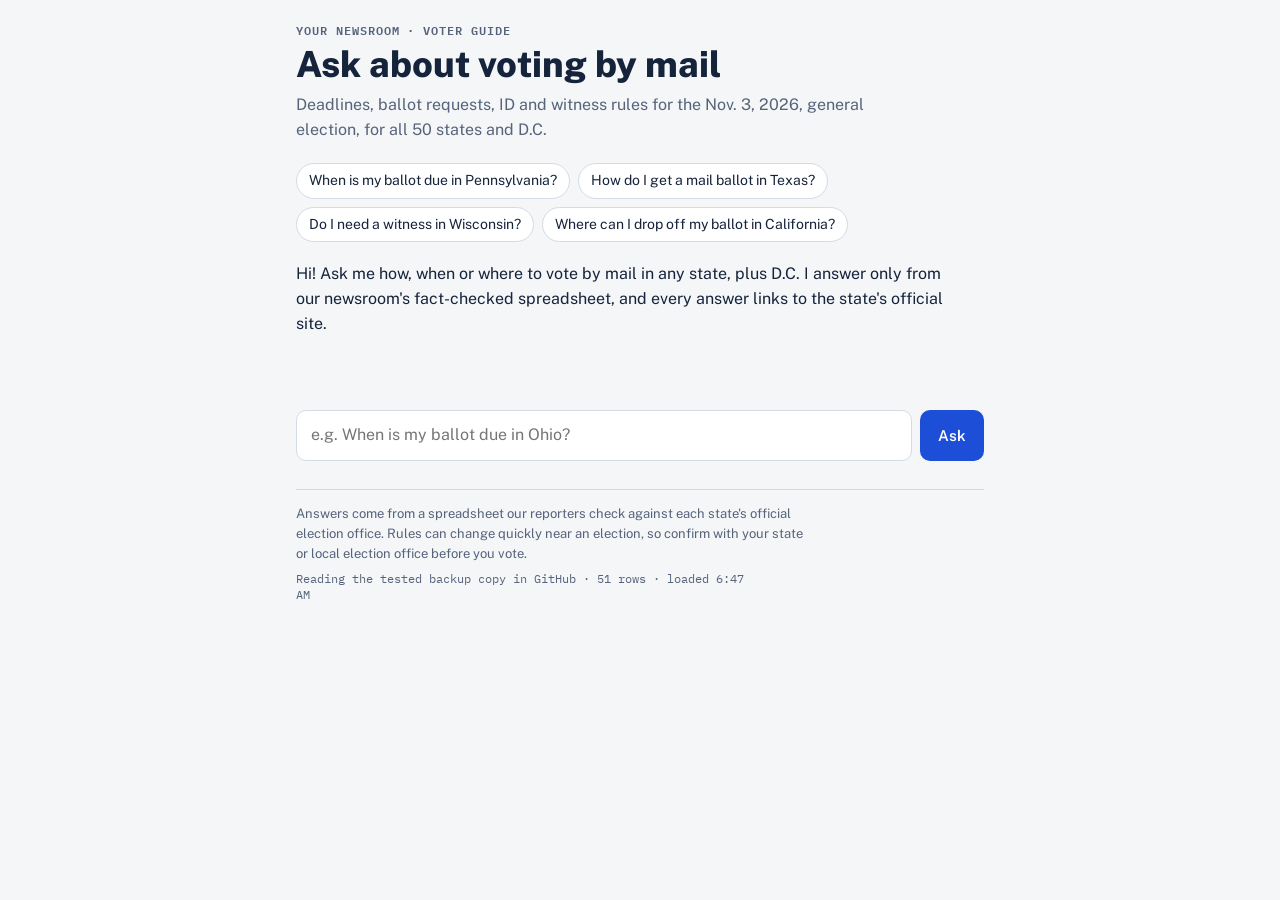
==== index.html @ 8e4cbb01 "Add files via upload" ====
<!doctype html>
<html lang="en">
<head>
  <meta charset="utf-8">
  <meta name="viewport" content="width=device-width, initial-scale=1, viewport-fit=cover">
  <title>Mail Ballot Answers</title>
  <meta name="description" content="Ask when, where and how to vote by mail in your state.">
  <link rel="preconnect" href="https://fonts.googleapis.com">
  <link rel="stylesheet" href="https://fonts.googleapis.com/css2?family=IBM+Plex+Mono:wght@400;600&family=Public+Sans:wght@400;600;800&display=swap">
  <link rel="stylesheet" href="style.css">
</head>
<body>
  <main class="wrap">
    <header>
      <p class="kicker"><span data-newsroom>Your Newsroom</span> · Voter guide</p>
      <h1>Ask about voting by mail</h1>
      <p>Deadlines, ballot requests, ID and witness rules for the <span data-election>2026 general election</span>, for all 50 states and D.C.</p>
    </header>

    <div id="chips" class="chips" aria-label="Example questions"></div>

    <section id="log" class="log" aria-live="polite" aria-label="Conversation"></section>

    <form id="ask" class="ask" autocomplete="off">
      <label for="q">Your question</label>
      <input id="q" name="q" type="text" placeholder="e.g. When is my ballot due in Ohio?" required>
      <button type="submit">Ask</button>
    </form>

    <footer>
      <p>Answers come from a spreadsheet our reporters check against each state's official election office. Rules can change quickly near an election, so confirm with your state or local election office before you vote.</p>
      <p id="status" class="status">Loading voting data…</p>
    </footer>
  </main>

  <script src="config.js"></script>
  <script src="bot.js"></script>
  <script src="app.js"></script>
</body>
</html>
---- style.css ----
/* Layout: one narrow column, like a ballot instruction sheet. Header, chat log, question bar. */
:root {
  --paper: #f4f6f8;
  --card: #ffffff;
  --ink: #15233b;
  --muted: #56637a;
  --rule: #d5dbe4;
  --accent: #1d4ed8;
  --accent-ink: #ffffff;
  --stamp: #b42318;
  --you: #e7edf8;
  --font-body: "Public Sans", system-ui, -apple-system, "Segoe UI", sans-serif;
  --font-mono: "IBM Plex Mono", ui-monospace, "SFMono-Regular", Menlo, monospace;
}
@media (prefers-color-scheme: dark) {
  :root:not([data-theme="light"]) {
    --paper: #0f1622; --card: #172131; --ink: #e6ebf3; --muted: #9aa7bb;
    --rule: #2a3649; --accent: #7aa2ff; --accent-ink: #0b1220; --stamp: #ff8a7a;
    --you: #1d2a40; color-scheme: dark;
  }
}
:root[data-theme="dark"] {
  --paper: #0f1622; --card: #172131; --ink: #e6ebf3; --muted: #9aa7bb;
  --rule: #2a3649; --accent: #7aa2ff; --accent-ink: #0b1220; --stamp: #ff8a7a;
  --you: #1d2a40; color-scheme: dark;
}

* { box-sizing: border-box; }
body {
  margin: 0; background: var(--paper); color: var(--ink);
  font: 16px/1.55 var(--font-body);
}
.wrap {
  max-width: 720px; margin: 0 auto;
  padding-block: 24px 40px;
  padding-left: max(16px, env(safe-area-inset-left, 0px));
  padding-right: max(16px, env(safe-area-inset-right, 0px));
  display: flex; flex-direction: column; gap: 20px;
}

header .kicker {
  font: 600 12px/1 var(--font-mono); letter-spacing: .08em; text-transform: uppercase;
  color: var(--muted); margin: 0 0 8px;
}
header h1 { font-size: clamp(26px, 5vw, 36px); line-height: 1.15; margin: 0 0 8px; text-wrap: balance; font-weight: 800; }
header p { margin: 0; color: var(--muted); max-width: 60ch; }

.log { display: flex; flex-direction: column; gap: 14px; min-height: 120px; }
.msg { max-width: 100%; min-width: 0; }
.msg.you {
  align-self: flex-end; background: var(--you); padding: 10px 14px;
  border-radius: 14px 14px 4px 14px; max-width: 85%;
}
.msg.bot p { margin: 0 0 8px; max-width: 65ch; }

.state-card {
  background: var(--card); border: 1px solid var(--rule); border-radius: 10px;
  padding: 16px 18px; display: grid; gap: 12px; position: relative;
}
.state-card h2 { margin: 0; font-size: 20px; padding-right: 96px; }
.state-card dl { margin: 0; display: grid; gap: 10px; }
.state-card dt {
  font: 600 11px/1.2 var(--font-mono); letter-spacing: .07em; text-transform: uppercase; color: var(--muted);
}
.state-card dd { margin: 2px 0 0; }
.state-card .foot {
  display: flex; flex-wrap: wrap; gap: 6px 16px; align-items: center;
  border-top: 1px dashed var(--rule); padding-top: 10px; font-size: 14px;
}
.state-card a { color: var(--accent); overflow-wrap: anywhere; }

/* The "postmark": when a reporter last checked this row */
.postmark {
  position: absolute; top: 12px; right: 14px; width: 82px; height: 82px;
  border: 2px solid var(--stamp); border-radius: 50%; color: var(--stamp);
  display: grid; place-content: center; text-align: center; transform: rotate(-8deg);
  font: 600 10px/1.25 var(--font-mono); letter-spacing: .06em; text-transform: uppercase;
  opacity: .85;
}
.postmark b { display: block; font-size: 12px; }

.chips { display: flex; flex-wrap: wrap; gap: 8px; }
.chips button {
  font: inherit; font-size: 14px; color: var(--ink); background: var(--card);
  border: 1px solid var(--rule); border-radius: 999px; padding: 6px 12px; cursor: pointer;
}
.chips button:hover { border-color: var(--accent); }

form.ask { display: flex; gap: 8px; position: sticky; bottom: 0; background: var(--paper); padding-block: 8px; }
form.ask label { position: absolute; left: -9999px; }
form.ask input {
  flex: 1; min-width: 0; font: inherit; padding: 12px 14px; color: var(--ink);
  background: var(--card); border: 1px solid var(--rule); border-radius: 10px;
}
form.ask button {
  font: 600 15px var(--font-body); padding: 0 18px; border: 0; border-radius: 10px;
  background: var(--accent); color: var(--accent-ink); cursor: pointer;
}
:focus-visible { outline: 3px solid var(--accent); outline-offset: 2px; }

.status { font: 12px/1.4 var(--font-mono); color: var(--muted); }
.status.warn { color: var(--stamp); }
footer { font-size: 13px; color: var(--muted); border-top: 1px solid var(--rule); padding-top: 14px; }
footer p { margin: 0 0 6px; max-width: 65ch; }

@media (max-width: 480px) {
  .postmark { position: static; transform: none; width: auto; height: auto; border-radius: 6px; padding: 4px 8px; justify-self: start; }
  .postmark b { display: inline; }
  .state-card h2 { padding-right: 0; }
}
@media (prefers-reduced-motion: no-preference) {
  .msg { animation: rise .18s ease-out; }
  @keyframes rise { from { transform: translateY(4px); opacity: .6; } }
}
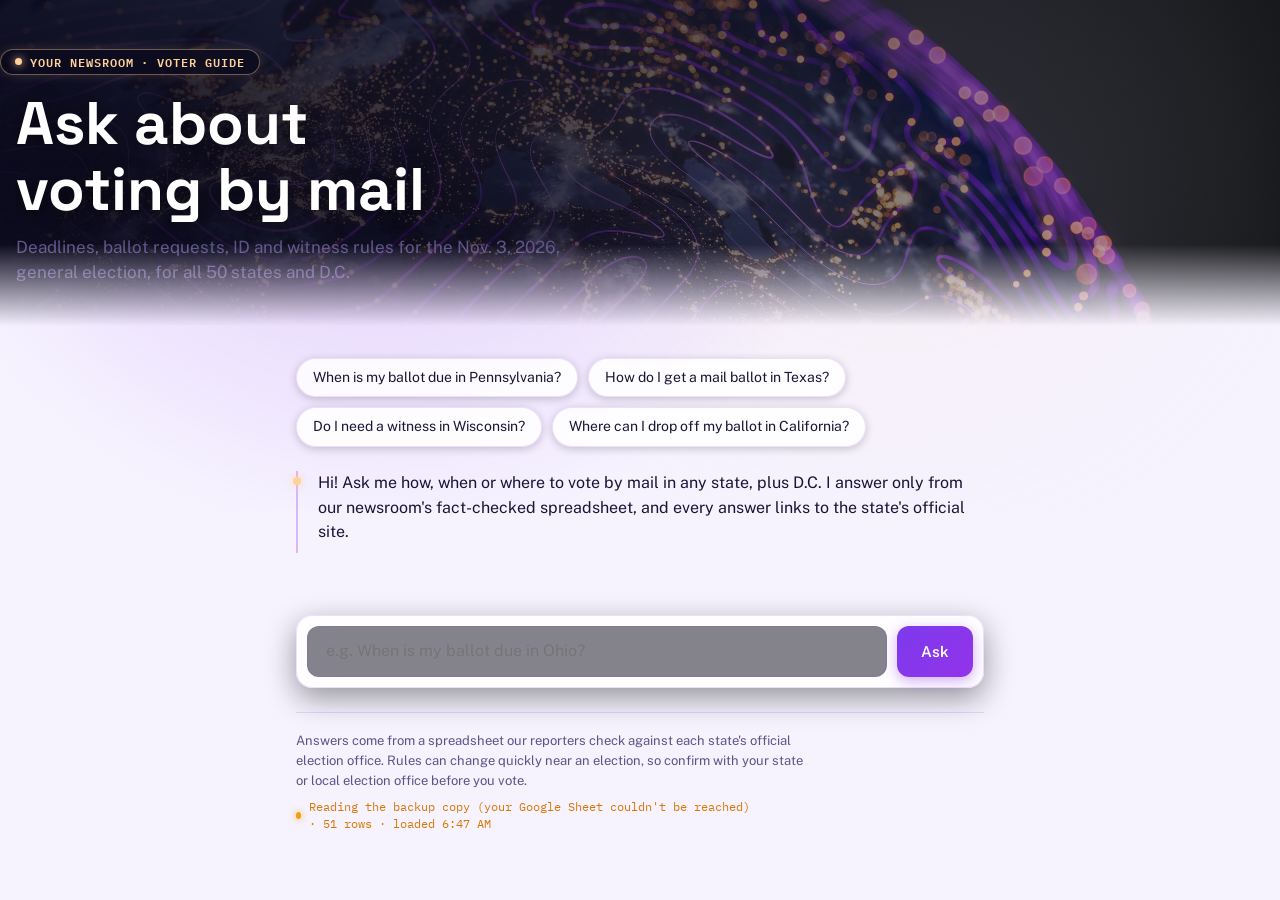
==== commit 5984670a: "Add preconnect for fonts.gstatic.com and update stylesheet" ====
--- a/index.html
+++ b/index.html
@@ -6,7 +6,8 @@
   <title>Mail Ballot Answers</title>
   <meta name="description" content="Ask when, where and how to vote by mail in your state.">
   <link rel="preconnect" href="https://fonts.googleapis.com">
-  <link rel="stylesheet" href="https://fonts.googleapis.com/css2?family=IBM+Plex+Mono:wght@400;600&family=Public+Sans:wght@400;600;800&display=swap">
+  <link rel="preconnect" href="https://fonts.gstatic.com" crossorigin>
+  <link rel="stylesheet" href="https://fonts.googleapis.com/css2?family=IBM+Plex+Mono:wght@400;600&family=Public+Sans:wght@400;600;800&family=Space+Grotesk:wght@600;700&display=swap">
   <link rel="stylesheet" href="style.css">
 </head>
 <body>
--- a/style.css
+++ b/style.css
@@ -1,114 +1,527 @@
-/* Layout: one narrow column, like a ballot instruction sheet. Header, chat log, question bar. */
+/* Layout: narrow column with Night Map aesthetic. Header, chat log, question bar. */
 :root {
-  --paper: #f4f6f8;
-  --card: #ffffff;
-  --ink: #15233b;
-  --muted: #56637a;
-  --rule: #d5dbe4;
-  --accent: #1d4ed8;
+  /* Default Dark Theme Variables */
+  --paper: #0b0a1c;
+  --card: rgba(22, 19, 48, 0.7);
+  --ink: #eeeaff;
+  --muted: #a9a3cc;
+  --rule: rgba(147, 51, 234, 0.2);
+  --accent: #9333ea;
   --accent-ink: #ffffff;
-  --stamp: #b42318;
-  --you: #e7edf8;
+  --stamp: #ffd29a;
+  --you: linear-gradient(135deg, #6d28d9, #9333ea);
   --font-body: "Public Sans", system-ui, -apple-system, "Segoe UI", sans-serif;
   --font-mono: "IBM Plex Mono", ui-monospace, "SFMono-Regular", Menlo, monospace;
-}
-@media (prefers-color-scheme: dark) {
-  :root:not([data-theme="light"]) {
-    --paper: #0f1622; --card: #172131; --ink: #e6ebf3; --muted: #9aa7bb;
-    --rule: #2a3649; --accent: #7aa2ff; --accent-ink: #0b1220; --stamp: #ff8a7a;
-    --you: #1d2a40; color-scheme: dark;
-  }
-}
+  --font-heading: "Space Grotesk", sans-serif;
+  color-scheme: dark;
+}
+
+@media (prefers-color-scheme: light) {
+  :root:not([data-theme="dark"]) {
+    --paper: #f6f3ff;
+    --card: rgba(255, 255, 255, 0.85);
+    --ink: #1b1535;
+    --muted: #5e5387;
+    --rule: rgba(147, 51, 234, 0.15);
+    --accent: #7c3aed;
+    --accent-ink: #ffffff;
+    --stamp: #d97706;
+    --you: linear-gradient(135deg, #7c3aed, #9333ea);
+    color-scheme: light;
+  }
+}
+
+:root[data-theme="light"] {
+  --paper: #f6f3ff;
+  --card: rgba(255, 255, 255, 0.85);
+  --ink: #1b1535;
+  --muted: #5e5387;
+  --rule: rgba(147, 51, 234, 0.15);
+  --accent: #7c3aed;
+  --accent-ink: #ffffff;
+  --stamp: #d97706;
+  --you: linear-gradient(135deg, #7c3aed, #9333ea);
+  color-scheme: light;
+}
+
 :root[data-theme="dark"] {
-  --paper: #0f1622; --card: #172131; --ink: #e6ebf3; --muted: #9aa7bb;
-  --rule: #2a3649; --accent: #7aa2ff; --accent-ink: #0b1220; --stamp: #ff8a7a;
-  --you: #1d2a40; color-scheme: dark;
+  --paper: #0b0a1c;
+  --card: rgba(22, 19, 48, 0.7);
+  --ink: #eeeaff;
+  --muted: #a9a3cc;
+  --rule: rgba(147, 51, 234, 0.2);
+  --accent: #9333ea;
+  --accent-ink: #ffffff;
+  --stamp: #ffd29a;
+  --you: linear-gradient(135deg, #6d28d9, #9333ea);
+  color-scheme: dark;
 }
 
 * { box-sizing: border-box; }
+
 body {
-  margin: 0; background: var(--paper); color: var(--ink);
+  margin: 0;
+  background: var(--paper);
+  color: var(--ink);
   font: 16px/1.55 var(--font-body);
-}
+  position: relative;
+  min-height: 100vh;
+  overflow-x: hidden;
+}
+
+/* Background glows */
+body::before {
+  content: "";
+  position: fixed;
+  top: -10%;
+  left: 50%;
+  transform: translateX(-50%);
+  width: 100vw;
+  height: 600px;
+  background: 
+    radial-gradient(circle at 30% 20%, rgba(147, 51, 234, 0.25), transparent 50%),
+    radial-gradient(circle at 70% 35%, rgba(255, 210, 154, 0.12), transparent 45%);
+  pointer-events: none;
+  z-index: 0;
+}
+
 .wrap {
-  max-width: 720px; margin: 0 auto;
-  padding-block: 24px 40px;
+  max-width: 720px;
+  margin: 0 auto;
+  padding-block: 0 40px;
   padding-left: max(16px, env(safe-area-inset-left, 0px));
   padding-right: max(16px, env(safe-area-inset-right, 0px));
-  display: flex; flex-direction: column; gap: 20px;
+  display: flex;
+  flex-direction: column;
+  gap: 24px;
+  position: relative;
+  z-index: 1;
+}
+
+/* Header Banner using hero.jpg */
+header {
+  position: relative;
+  width: 100vw;
+  left: 50%;
+  right: 50%;
+  margin-left: -50vw;
+  margin-right: -50vw;
+  padding-top: 48px;
+  padding-bottom: 40px;
+  background: 
+    linear-gradient(to right, rgba(11, 10, 28, 0.95) 0%, rgba(11, 10, 28, 0.75) 45%, rgba(11, 10, 28, 0.2) 100%),
+    url('hero.jpg') center/cover no-repeat;
+  mask-image: linear-gradient(to bottom, rgba(0,0,0,1) 75%, rgba(0,0,0,0) 100%);
+  -webkit-mask-image: linear-gradient(to bottom, rgba(0,0,0,1) 75%, rgba(0,0,0,0) 100%);
+  margin-bottom: 8px;
+}
+
+/* Inner alignment container for Header content */
+header > * {
+  max-width: 720px;
+  margin-left: auto;
+  margin-right: auto;
+  padding-left: max(16px, env(safe-area-inset-left, 0px));
+  padding-right: max(16px, env(safe-area-inset-right, 0px));
 }
 
 header .kicker {
-  font: 600 12px/1 var(--font-mono); letter-spacing: .08em; text-transform: uppercase;
-  color: var(--muted); margin: 0 0 8px;
-}
-header h1 { font-size: clamp(26px, 5vw, 36px); line-height: 1.15; margin: 0 0 8px; text-wrap: balance; font-weight: 800; }
-header p { margin: 0; color: var(--muted); max-width: 60ch; }
-
-.log { display: flex; flex-direction: column; gap: 14px; min-height: 120px; }
-.msg { max-width: 100%; min-width: 0; }
+  display: inline-flex;
+  align-items: center;
+  gap: 8px;
+  font: 600 12px/1 var(--font-mono);
+  letter-spacing: .08em;
+  text-transform: uppercase;
+  color: #ffd29a;
+  border: 1px solid rgba(255, 210, 154, 0.4);
+  background: rgba(11, 10, 28, 0.65);
+  backdrop-filter: blur(8px);
+  -webkit-backdrop-filter: blur(8px);
+  padding: 6px 14px;
+  border-radius: 999px;
+  margin: 0 0 16px;
+  box-shadow: 0 0 12px rgba(255, 210, 154, 0.15);
+}
+
+header .kicker::before {
+  content: "";
+  display: inline-block;
+  width: 7px;
+  height: 7px;
+  border-radius: 50%;
+  background-color: #ffd29a;
+  box-shadow: 0 0 8px #ffd29a;
+}
+
+header h1 {
+  font-family: var(--font-heading);
+  font-size: clamp(32px, 6vw, 60px);
+  line-height: 1.1;
+  margin: 0 0 12px;
+  text-wrap: balance;
+  font-weight: 700;
+  color: #ffffff;
+  text-shadow: 0 2px 20px rgba(0, 0, 0, 0.6);
+}
+
+header p {
+  margin: 0;
+  color: var(--muted);
+  max-width: 60ch;
+  font-size: 17px;
+  line-height: 1.5;
+}
+
+/* Example Questions / Chips */
+.chips {
+  display: flex;
+  flex-wrap: wrap;
+  gap: 10px;
+}
+
+.chips button {
+  font: inherit;
+  font-size: 14px;
+  color: var(--ink);
+  background: var(--card);
+  backdrop-filter: blur(12px);
+  -webkit-backdrop-filter: blur(12px);
+  border: 1px solid var(--rule);
+  border-radius: 999px;
+  padding: 8px 16px;
+  cursor: pointer;
+  transition: all 0.25s cubic-bezier(0.16, 1, 0.3, 1);
+  box-shadow: 0 2px 8px rgba(0, 0, 0, 0.2);
+}
+
+.chips button:hover {
+  border-color: rgba(147, 51, 234, 0.6);
+  box-shadow: 0 0 16px rgba(147, 51, 234, 0.35);
+  transform: translateY(-1px);
+}
+
+/* Chat Log & Messages */
+.log {
+  display: flex;
+  flex-direction: column;
+  gap: 18px;
+  min-height: 120px;
+}
+
+.msg {
+  max-width: 100%;
+  min-width: 0;
+}
+
 .msg.you {
-  align-self: flex-end; background: var(--you); padding: 10px 14px;
-  border-radius: 14px 14px 4px 14px; max-width: 85%;
-}
-.msg.bot p { margin: 0 0 8px; max-width: 65ch; }
-
+  align-self: flex-end;
+  background: var(--you);
+  color: #ffffff;
+  padding: 12px 18px;
+  border-radius: 18px 18px 4px 18px;
+  max-width: 85%;
+  box-shadow: 0 4px 20px rgba(109, 40, 217, 0.35);
+  font-weight: 400;
+}
+
+.msg.bot {
+  position: relative;
+  padding-left: 20px;
+  border-left: 2px solid rgba(147, 51, 234, 0.3);
+}
+
+.msg.bot::before {
+  content: "";
+  position: absolute;
+  left: -5px;
+  top: 6px;
+  width: 8px;
+  height: 8px;
+  border-radius: 50%;
+  background: #ffd29a;
+  box-shadow: 0 0 10px #ffd29a;
+}
+
+.msg.bot p {
+  margin: 0 0 8px;
+  max-width: 65ch;
+}
+
+/* Answer Cards */
 .state-card {
-  background: var(--card); border: 1px solid var(--rule); border-radius: 10px;
-  padding: 16px 18px; display: grid; gap: 12px; position: relative;
-}
-.state-card h2 { margin: 0; font-size: 20px; padding-right: 96px; }
-.state-card dl { margin: 0; display: grid; gap: 10px; }
+  background: var(--card);
+  backdrop-filter: blur(16px);
+  -webkit-backdrop-filter: blur(16px);
+  border: 1px solid var(--rule);
+  border-radius: 16px;
+  padding: 20px 22px;
+  display: grid;
+  gap: 14px;
+  position: relative;
+  overflow: hidden;
+  box-shadow: 0 8px 32px rgba(0, 0, 0, 0.35);
+}
+
+/* Top Edge Gradient Strip */
+.state-card::before {
+  content: "";
+  position: absolute;
+  top: 0;
+  left: 0;
+  right: 0;
+  height: 3px;
+  background: linear-gradient(90deg, #6d28d9, #9333ea, #ffd29a);
+}
+
+/* Bottom Right Wavy Contour Lines SVG Overlay */
+.state-card::after {
+  content: "";
+  position: absolute;
+  bottom: 0;
+  right: 0;
+  width: 160px;
+  height: 120px;
+  background-image: url("data:image/svg+xml,%3Csvg xmlns='http://www.w3.org/2000/svg' viewBox='0 0 160 120' fill='none'%3E%3Cpath d='M-10 100 C 40 80, 80 120, 170 70' stroke='%239333ea' stroke-width='1' stroke-opacity='0.15' fill='none'/%3E%3Cpath d='M10 120 C 60 90, 100 130, 170 90' stroke='%239333ea' stroke-width='1' stroke-opacity='0.12' fill='none'/%3E%3Cpath d='M-30 80 C 30 60, 70 110, 170 50' stroke='%23ffd29a' stroke-width='1' stroke-opacity='0.08' fill='none'/%3E%3C/svg%3E");
+  background-repeat: no-repeat;
+  background-position: bottom right;
+  pointer-events: none;
+}
+
+.state-card h2 {
+  margin: 0;
+  font-family: var(--font-heading);
+  font-size: 24px;
+  padding-right: 96px;
+  color: var(--ink);
+  font-weight: 700;
+}
+
+.state-card dl {
+  margin: 0;
+  display: grid;
+  gap: 12px;
+}
+
 .state-card dt {
-  font: 600 11px/1.2 var(--font-mono); letter-spacing: .07em; text-transform: uppercase; color: var(--muted);
-}
-.state-card dd { margin: 2px 0 0; }
+  font: 600 11px/1.2 var(--font-mono);
+  letter-spacing: .09em;
+  text-transform: uppercase;
+  color: #a29bfe;
+  margin-bottom: 2px;
+}
+
+.state-card dd {
+  margin: 0;
+  padding-bottom: 10px;
+  border-bottom: 1px solid var(--rule);
+}
+
+.state-card dd:last-of-type {
+  border-bottom: none;
+  padding-bottom: 0;
+}
+
 .state-card .foot {
-  display: flex; flex-wrap: wrap; gap: 6px 16px; align-items: center;
-  border-top: 1px dashed var(--rule); padding-top: 10px; font-size: 14px;
-}
-.state-card a { color: var(--accent); overflow-wrap: anywhere; }
-
-/* The "postmark": when a reporter last checked this row */
+  display: flex;
+  flex-wrap: wrap;
+  gap: 6px 16px;
+  align-items: center;
+  border-top: 1px dashed var(--rule);
+  padding-top: 12px;
+  font-size: 14px;
+}
+
+.state-card a {
+  color: #c084fc;
+  text-decoration: underline;
+  text-underline-offset: 3px;
+  overflow-wrap: anywhere;
+  transition: color 0.2s;
+}
+
+.state-card a:hover {
+  color: #ffd29a;
+}
+
+/* Postmark Stamp */
 .postmark {
-  position: absolute; top: 12px; right: 14px; width: 82px; height: 82px;
-  border: 2px solid var(--stamp); border-radius: 50%; color: var(--stamp);
-  display: grid; place-content: center; text-align: center; transform: rotate(-8deg);
-  font: 600 10px/1.25 var(--font-mono); letter-spacing: .06em; text-transform: uppercase;
-  opacity: .85;
-}
-.postmark b { display: block; font-size: 12px; }
-
-.chips { display: flex; flex-wrap: wrap; gap: 8px; }
-.chips button {
-  font: inherit; font-size: 14px; color: var(--ink); background: var(--card);
-  border: 1px solid var(--rule); border-radius: 999px; padding: 6px 12px; cursor: pointer;
-}
-.chips button:hover { border-color: var(--accent); }
-
-form.ask { display: flex; gap: 8px; position: sticky; bottom: 0; background: var(--paper); padding-block: 8px; }
-form.ask label { position: absolute; left: -9999px; }
+  position: absolute;
+  top: 16px;
+  right: 18px;
+  width: 82px;
+  height: 82px;
+  border: 2px double var(--stamp);
+  border-radius: 50%;
+  color: var(--stamp);
+  display: grid;
+  place-content: center;
+  text-align: center;
+  transform: rotate(-8deg);
+  font: 600 10px/1.2 var(--font-mono);
+  letter-spacing: .06em;
+  text-transform: uppercase;
+  opacity: .9;
+  box-shadow: inset 0 0 0 2px var(--stamp), 0 0 12px rgba(255, 210, 154, 0.15);
+  background: rgba(11, 10, 28, 0.4);
+}
+
+.postmark b {
+  display: block;
+  font-size: 12px;
+}
+
+/* Question Bar */
+form.ask {
+  display: flex;
+  gap: 10px;
+  position: sticky;
+  bottom: 16px;
+  background: var(--card);
+  backdrop-filter: blur(20px);
+  -webkit-backdrop-filter: blur(20px);
+  padding: 10px;
+  border-radius: 16px;
+  border: 1px solid var(--rule);
+  box-shadow: 0 10px 30px rgba(0, 0, 0, 0.4);
+  z-index: 10;
+}
+
+form.ask label {
+  position: absolute;
+  left: -9999px;
+}
+
 form.ask input {
-  flex: 1; min-width: 0; font: inherit; padding: 12px 14px; color: var(--ink);
-  background: var(--card); border: 1px solid var(--rule); border-radius: 10px;
-}
+  flex: 1;
+  min-width: 0;
+  font: inherit;
+  padding: 12px 18px;
+  color: var(--ink);
+  background: rgba(11, 10, 28, 0.5);
+  border: 1px solid var(--rule);
+  border-radius: 12px;
+  outline: none;
+  transition: all 0.25s ease;
+}
+
+form.ask input:focus {
+  border-color: var(--accent);
+  box-shadow: 0 0 16px rgba(147, 51, 234, 0.4);
+}
+
 form.ask button {
-  font: 600 15px var(--font-body); padding: 0 18px; border: 0; border-radius: 10px;
-  background: var(--accent); color: var(--accent-ink); cursor: pointer;
-}
-:focus-visible { outline: 3px solid var(--accent); outline-offset: 2px; }
-
-.status { font: 12px/1.4 var(--font-mono); color: var(--muted); }
-.status.warn { color: var(--stamp); }
-footer { font-size: 13px; color: var(--muted); border-top: 1px solid var(--rule); padding-top: 14px; }
-footer p { margin: 0 0 6px; max-width: 65ch; }
-
+  font: 600 15px var(--font-body);
+  padding: 0 24px;
+  border: 0;
+  border-radius: 12px;
+  background: linear-gradient(135deg, #7c3aed, #9333ea);
+  color: var(--accent-ink);
+  cursor: pointer;
+  transition: all 0.25s ease;
+  box-shadow: 0 4px 14px rgba(147, 51, 234, 0.4);
+}
+
+form.ask button:hover {
+  transform: translateY(-1px);
+  box-shadow: 0 6px 20px rgba(147, 51, 234, 0.6);
+}
+
+:focus-visible {
+  outline: 2px solid #ffd29a;
+  outline-offset: 2px;
+}
+
+/* Footer */
+footer {
+  font-size: 13px;
+  color: var(--muted);
+  border-top: 1px solid var(--rule);
+  padding-top: 18px;
+}
+
+footer p {
+  margin: 0 0 8px;
+  max-width: 65ch;
+}
+
+.status {
+  display: inline-flex;
+  align-items: center;
+  gap: 8px;
+  font: 12px/1.4 var(--font-mono);
+  color: var(--muted);
+}
+
+.status::before {
+  content: "";
+  display: inline-block;
+  width: 7px;
+  height: 7px;
+  border-radius: 50%;
+  background-color: #10b981;
+  box-shadow: 0 0 8px #10b981;
+}
+
+.status.warn {
+  color: var(--stamp);
+}
+
+.status.warn::before {
+  background-color: #f59e0b;
+  box-shadow: 0 0 8px #f59e0b;
+}
+
+/* Responsive adjustments */
 @media (max-width: 480px) {
-  .postmark { position: static; transform: none; width: auto; height: auto; border-radius: 6px; padding: 4px 8px; justify-self: start; }
-  .postmark b { display: inline; }
-  .state-card h2 { padding-right: 0; }
-}
+  .postmark {
+    position: static;
+    transform: none;
+    width: auto;
+    height: auto;
+    border-radius: 6px;
+    padding: 4px 10px;
+    justify-self: start;
+    box-shadow: none;
+    margin-top: 4px;
+  }
+  
+  .postmark b {
+    display: inline;
+  }
+  
+  .state-card h2 {
+    padding-right: 0;
+  }
+
+  header h1 {
+    font-size: 36px;
+  }
+}
+
+/* Motion & Animations */
 @media (prefers-reduced-motion: no-preference) {
-  .msg { animation: rise .18s ease-out; }
-  @keyframes rise { from { transform: translateY(4px); opacity: .6; } }
-}
+  .msg {
+    animation: slideUp 0.25s cubic-bezier(0.16, 1, 0.3, 1);
+  }
+
+  .msg.bot::before,
+  header .kicker::before {
+    animation: twinkle 3s infinite ease-in-out;
+  }
+
+  @keyframes slideUp {
+    from {
+      transform: translateY(12px);
+      opacity: 0;
+    }
+    to {
+      transform: translateY(0);
+      opacity: 1;
+    }
+  }
+
+  @keyframes twinkle {
+    0%, 100% { opacity: 1; transform: scale(1); }
+    50% { opacity: 0.4; transform: scale(0.85); }
+  }
+}
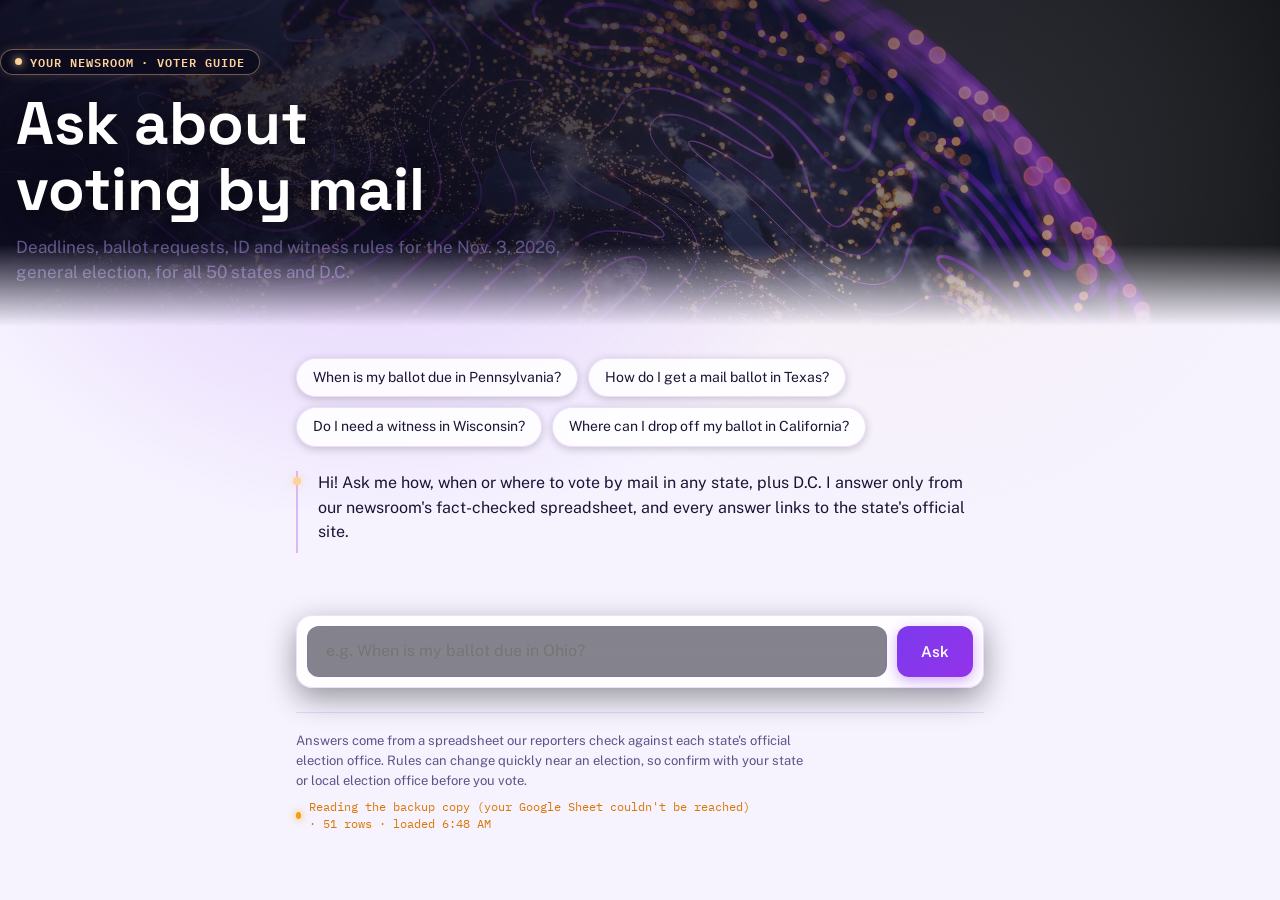
==== commit c08bb118: "Change font stylesheet to Fira Code" ====
--- a/index.html
+++ b/index.html
@@ -7,7 +7,7 @@
   <meta name="description" content="Ask when, where and how to vote by mail in your state.">
   <link rel="preconnect" href="https://fonts.googleapis.com">
   <link rel="preconnect" href="https://fonts.gstatic.com" crossorigin>
-  <link rel="stylesheet" href="https://fonts.googleapis.com/css2?family=IBM+Plex+Mono:wght@400;600&family=Public+Sans:wght@400;600;800&family=Space+Grotesk:wght@600;700&display=swap">
+  <link rel="stylesheet" href="https://fonts.googleapis.com/css2?family=Fira+Code:wght@400;600;700&family=IBM+Plex+Mono:wght@400;600&family=Public+Sans:wght@400;600;800&family=Space+Grotesk:wght@600;700&display=swap">
   <link rel="stylesheet" href="style.css">
 </head>
 <body>
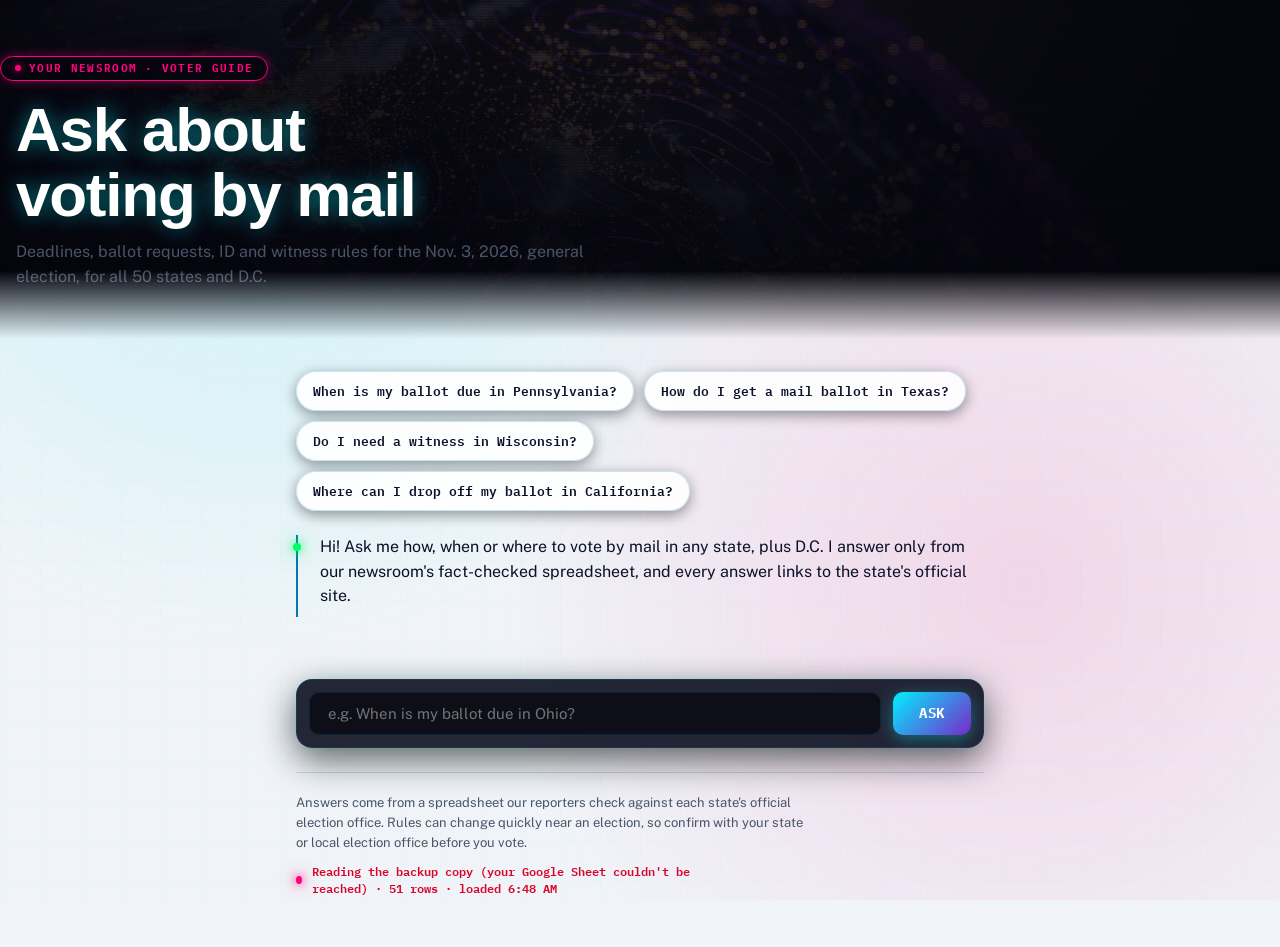
==== commit 6b6cfd50: "Update font styles in index.html" ====
--- a/index.html
+++ b/index.html
@@ -7,7 +7,7 @@
   <meta name="description" content="Ask when, where and how to vote by mail in your state.">
   <link rel="preconnect" href="https://fonts.googleapis.com">
   <link rel="preconnect" href="https://fonts.gstatic.com" crossorigin>
-  <link rel="stylesheet" href="https://fonts.googleapis.com/css2?family=Fira+Code:wght@400;600;700&family=IBM+Plex+Mono:wght@400;600&family=Public+Sans:wght@400;600;800&family=Space+Grotesk:wght@600;700&display=swap">
+  <link rel="stylesheet" href="https://fonts.googleapis.com/css2?family=Cinzel+Decorative:wght@700&family=IBM+Plex+Mono:wght@400;600&family=Playfair+Display:ital,wght@0,600;0,800;1,400&family=Public+Sans:wght@400;600&display=swap">
   <link rel="stylesheet" href="style.css">
 </head>
 <body>
--- a/style.css
+++ b/style.css
@@ -1,59 +1,59 @@
-/* Layout: narrow column with Night Map aesthetic. Header, chat log, question bar. */
+/* Layout: Cyberpunk / Sci-Fi Command Center Interface */
 :root {
-  /* Default Dark Theme Variables */
-  --paper: #0b0a1c;
-  --card: rgba(22, 19, 48, 0.7);
-  --ink: #eeeaff;
-  --muted: #a9a3cc;
-  --rule: rgba(147, 51, 234, 0.2);
-  --accent: #9333ea;
-  --accent-ink: #ffffff;
-  --stamp: #ffd29a;
-  --you: linear-gradient(135deg, #6d28d9, #9333ea);
-  --font-body: "Public Sans", system-ui, -apple-system, "Segoe UI", sans-serif;
-  --font-mono: "IBM Plex Mono", ui-monospace, "SFMono-Regular", Menlo, monospace;
+  /* Default Dark Cyberpunk Theme Variables */
+  --paper: #05050d;
+  --card: rgba(12, 16, 32, 0.85);
+  --ink: #e0f7fc;
+  --muted: #788ca0;
+  --rule: rgba(0, 240, 255, 0.25);
+  --accent: #00f0ff;
+  --accent-ink: #05050d;
+  --stamp: #ff007f;
+  --you: linear-gradient(135deg, #7928ca, #ff007f);
+  --font-body: "Public Sans", system-ui, -apple-system, sans-serif;
+  --font-mono: "Fira Code", "IBM Plex Mono", monospace;
   --font-heading: "Space Grotesk", sans-serif;
   color-scheme: dark;
 }
 
 @media (prefers-color-scheme: light) {
   :root:not([data-theme="dark"]) {
-    --paper: #f6f3ff;
-    --card: rgba(255, 255, 255, 0.85);
-    --ink: #1b1535;
-    --muted: #5e5387;
-    --rule: rgba(147, 51, 234, 0.15);
-    --accent: #7c3aed;
+    --paper: #f0f4f8;
+    --card: rgba(255, 255, 255, 0.9);
+    --ink: #0a1128;
+    --muted: #4a5568;
+    --rule: rgba(0, 119, 182, 0.2);
+    --accent: #0077b6;
     --accent-ink: #ffffff;
-    --stamp: #d97706;
-    --you: linear-gradient(135deg, #7c3aed, #9333ea);
+    --stamp: #d90429;
+    --you: linear-gradient(135deg, #0077b6, #7209b7);
     color-scheme: light;
   }
 }
 
 :root[data-theme="light"] {
-  --paper: #f6f3ff;
-  --card: rgba(255, 255, 255, 0.85);
-  --ink: #1b1535;
-  --muted: #5e5387;
-  --rule: rgba(147, 51, 234, 0.15);
-  --accent: #7c3aed;
+  --paper: #f0f4f8;
+  --card: rgba(255, 255, 255, 0.9);
+  --ink: #0a1128;
+  --muted: #4a5568;
+  --rule: rgba(0, 119, 182, 0.2);
+  --accent: #0077b6;
   --accent-ink: #ffffff;
-  --stamp: #d97706;
-  --you: linear-gradient(135deg, #7c3aed, #9333ea);
+  --stamp: #d90429;
+  --you: linear-gradient(135deg, #0077b6, #7209b7);
   color-scheme: light;
 }
 
 :root[data-theme="dark"] {
-  --paper: #0b0a1c;
-  --card: rgba(22, 19, 48, 0.7);
-  --ink: #eeeaff;
-  --muted: #a9a3cc;
-  --rule: rgba(147, 51, 234, 0.2);
-  --accent: #9333ea;
-  --accent-ink: #ffffff;
-  --stamp: #ffd29a;
-  --you: linear-gradient(135deg, #6d28d9, #9333ea);
+  --paper: #05050d;
+  --card: rgba(12, 16, 32, 0.85);
+  --ink: #e0f7fc;
+  --muted: #788ca0;
+  --rule: rgba(0, 240, 255, 0.25);
+  --accent: #00f0ff;
+  --accent-ink: #05050d;
+  --stamp: #ff007f;
+  --you: linear-gradient(135deg, #7928ca, #ff007f);
   color-scheme: dark;
 }
 
@@ -69,18 +69,17 @@
   overflow-x: hidden;
 }
 
-/* Background glows */
+/* Background Cyber Grid & Ambient Glows */
 body::before {
   content: "";
   position: fixed;
-  top: -10%;
-  left: 50%;
-  transform: translateX(-50%);
-  width: 100vw;
-  height: 600px;
+  inset: 0;
   background: 
-    radial-gradient(circle at 30% 20%, rgba(147, 51, 234, 0.25), transparent 50%),
-    radial-gradient(circle at 70% 35%, rgba(255, 210, 154, 0.12), transparent 45%);
+    radial-gradient(circle at 20% 15%, rgba(0, 240, 255, 0.15), transparent 40%),
+    radial-gradient(circle at 80% 65%, rgba(255, 0, 127, 0.12), transparent 45%),
+    linear-gradient(to right, rgba(0, 240, 255, 0.03) 1px, transparent 1px),
+    linear-gradient(to bottom, rgba(0, 240, 255, 0.03) 1px, transparent 1px);
+  background-size: 100% 100%, 100% 100%, 40px 40px, 40px 40px;
   pointer-events: none;
   z-index: 0;
 }
@@ -98,7 +97,7 @@
   z-index: 1;
 }
 
-/* Header Banner using hero.jpg */
+/* Sci-Fi Hero Header */
 header {
   position: relative;
   width: 100vw;
@@ -106,73 +105,93 @@
   right: 50%;
   margin-left: -50vw;
   margin-right: -50vw;
-  padding-top: 48px;
-  padding-bottom: 40px;
+  padding-top: 54px;
+  padding-bottom: 48px;
   background: 
-    linear-gradient(to right, rgba(11, 10, 28, 0.95) 0%, rgba(11, 10, 28, 0.75) 45%, rgba(11, 10, 28, 0.2) 100%),
+    linear-gradient(180deg, rgba(5, 5, 13, 0.7) 0%, rgba(5, 5, 13, 0.95) 85%, #05050d 100%),
+    linear-gradient(90deg, rgba(5, 5, 13, 0.95) 0%, rgba(5, 5, 13, 0.4) 50%, rgba(5, 5, 13, 0.95) 100%),
     url('hero.jpg') center/cover no-repeat;
-  mask-image: linear-gradient(to bottom, rgba(0,0,0,1) 75%, rgba(0,0,0,0) 100%);
-  -webkit-mask-image: linear-gradient(to bottom, rgba(0,0,0,1) 75%, rgba(0,0,0,0) 100%);
+  mask-image: linear-gradient(to bottom, rgba(0,0,0,1) 80%, rgba(0,0,0,0) 100%);
+  -webkit-mask-image: linear-gradient(to bottom, rgba(0,0,0,1) 80%, rgba(0,0,0,0) 100%);
+  border-bottom: 1px solid var(--rule);
   margin-bottom: 8px;
 }
 
-/* Inner alignment container for Header content */
+/* Scanline Effect Overlay */
+header::after {
+  content: "";
+  position: absolute;
+  inset: 0;
+  background: repeating-linear-gradient(
+    0deg,
+    rgba(0, 0, 0, 0.15),
+    rgba(0, 0, 0, 0.15) 1px,
+    transparent 1px,
+    transparent 3px
+  );
+  pointer-events: none;
+}
+
 header > * {
   max-width: 720px;
   margin-left: auto;
   margin-right: auto;
   padding-left: max(16px, env(safe-area-inset-left, 0px));
   padding-right: max(16px, env(safe-area-inset-right, 0px));
-}
-
+  position: relative;
+  z-index: 2;
+}
+
+/* Neon Kicker Pill */
 header .kicker {
   display: inline-flex;
   align-items: center;
   gap: 8px;
-  font: 600 12px/1 var(--font-mono);
-  letter-spacing: .08em;
+  font: 700 11px/1 var(--font-mono);
+  letter-spacing: .12em;
   text-transform: uppercase;
-  color: #ffd29a;
-  border: 1px solid rgba(255, 210, 154, 0.4);
-  background: rgba(11, 10, 28, 0.65);
+  color: #ff007f;
+  border: 1px solid #ff007f;
+  background: rgba(5, 5, 13, 0.85);
   backdrop-filter: blur(8px);
   -webkit-backdrop-filter: blur(8px);
   padding: 6px 14px;
   border-radius: 999px;
   margin: 0 0 16px;
-  box-shadow: 0 0 12px rgba(255, 210, 154, 0.15);
+  box-shadow: 0 0 12px rgba(255, 0, 127, 0.4);
 }
 
 header .kicker::before {
   content: "";
   display: inline-block;
-  width: 7px;
-  height: 7px;
+  width: 6px;
+  height: 6px;
   border-radius: 50%;
-  background-color: #ffd29a;
-  box-shadow: 0 0 8px #ffd29a;
+  background-color: #ff007f;
+  box-shadow: 0 0 10px #ff007f;
 }
 
 header h1 {
   font-family: var(--font-heading);
-  font-size: clamp(32px, 6vw, 60px);
-  line-height: 1.1;
+  font-size: clamp(34px, 6vw, 62px);
+  line-height: 1.05;
   margin: 0 0 12px;
   text-wrap: balance;
   font-weight: 700;
   color: #ffffff;
-  text-shadow: 0 2px 20px rgba(0, 0, 0, 0.6);
+  text-shadow: 0 0 20px rgba(0, 240, 255, 0.5), 0 2px 4px rgba(0,0,0,0.8);
+  letter-spacing: -0.02em;
 }
 
 header p {
   margin: 0;
   color: var(--muted);
   max-width: 60ch;
-  font-size: 17px;
-  line-height: 1.5;
-}
-
-/* Example Questions / Chips */
+  font-size: 16px;
+  line-height: 1.6;
+}
+
+/* Example Question Chips */
 .chips {
   display: flex;
   flex-wrap: wrap;
@@ -180,8 +199,7 @@
 }
 
 .chips button {
-  font: inherit;
-  font-size: 14px;
+  font: 600 13px var(--font-mono);
   color: var(--ink);
   background: var(--card);
   backdrop-filter: blur(12px);
@@ -191,20 +209,21 @@
   padding: 8px 16px;
   cursor: pointer;
   transition: all 0.25s cubic-bezier(0.16, 1, 0.3, 1);
-  box-shadow: 0 2px 8px rgba(0, 0, 0, 0.2);
+  box-shadow: 0 4px 14px rgba(0, 0, 0, 0.4);
 }
 
 .chips button:hover {
-  border-color: rgba(147, 51, 234, 0.6);
-  box-shadow: 0 0 16px rgba(147, 51, 234, 0.35);
-  transform: translateY(-1px);
-}
-
-/* Chat Log & Messages */
+  border-color: var(--accent);
+  color: var(--accent);
+  box-shadow: 0 0 18px rgba(0, 240, 255, 0.4);
+  transform: translateY(-2px);
+}
+
+/* Conversation Log */
 .log {
   display: flex;
   flex-direction: column;
-  gap: 18px;
+  gap: 20px;
   min-height: 120px;
 }
 
@@ -218,28 +237,28 @@
   background: var(--you);
   color: #ffffff;
   padding: 12px 18px;
-  border-radius: 18px 18px 4px 18px;
+  border-radius: 16px 16px 2px 16px;
   max-width: 85%;
-  box-shadow: 0 4px 20px rgba(109, 40, 217, 0.35);
+  box-shadow: 0 4px 20px rgba(255, 0, 127, 0.35);
   font-weight: 400;
 }
 
 .msg.bot {
   position: relative;
-  padding-left: 20px;
-  border-left: 2px solid rgba(147, 51, 234, 0.3);
+  padding-left: 22px;
+  border-left: 2px solid var(--accent);
 }
 
 .msg.bot::before {
   content: "";
   position: absolute;
   left: -5px;
-  top: 6px;
+  top: 8px;
   width: 8px;
   height: 8px;
   border-radius: 50%;
-  background: #ffd29a;
-  box-shadow: 0 0 10px #ffd29a;
+  background: #00ff66;
+  box-shadow: 0 0 10px #00ff66, 0 0 20px #00ff66;
 }
 
 .msg.bot p {
@@ -247,22 +266,28 @@
   max-width: 65ch;
 }
 
-/* Answer Cards */
+/* Holographic State Cards */
 .state-card {
   background: var(--card);
-  backdrop-filter: blur(16px);
-  -webkit-backdrop-filter: blur(16px);
+  backdrop-filter: blur(20px);
+  -webkit-backdrop-filter: blur(20px);
   border: 1px solid var(--rule);
   border-radius: 16px;
-  padding: 20px 22px;
+  padding: 22px 24px;
   display: grid;
-  gap: 14px;
+  gap: 16px;
   position: relative;
   overflow: hidden;
-  box-shadow: 0 8px 32px rgba(0, 0, 0, 0.35);
-}
-
-/* Top Edge Gradient Strip */
+  box-shadow: 0 10px 40px rgba(0, 0, 0, 0.6), inset 0 0 20px rgba(0, 240, 255, 0.05);
+  transition: border-color 0.3s ease, box-shadow 0.3s ease;
+}
+
+.state-card:hover {
+  border-color: rgba(0, 240, 255, 0.6);
+  box-shadow: 0 12px 48px rgba(0, 0, 0, 0.7), 0 0 24px rgba(0, 240, 255, 0.2);
+}
+
+/* Sci-Fi Gradient Header Edge */
 .state-card::before {
   content: "";
   position: absolute;
@@ -270,50 +295,37 @@
   left: 0;
   right: 0;
   height: 3px;
-  background: linear-gradient(90deg, #6d28d9, #9333ea, #ffd29a);
-}
-
-/* Bottom Right Wavy Contour Lines SVG Overlay */
-.state-card::after {
-  content: "";
-  position: absolute;
-  bottom: 0;
-  right: 0;
-  width: 160px;
-  height: 120px;
-  background-image: url("data:image/svg+xml,%3Csvg xmlns='http://www.w3.org/2000/svg' viewBox='0 0 160 120' fill='none'%3E%3Cpath d='M-10 100 C 40 80, 80 120, 170 70' stroke='%239333ea' stroke-width='1' stroke-opacity='0.15' fill='none'/%3E%3Cpath d='M10 120 C 60 90, 100 130, 170 90' stroke='%239333ea' stroke-width='1' stroke-opacity='0.12' fill='none'/%3E%3Cpath d='M-30 80 C 30 60, 70 110, 170 50' stroke='%23ffd29a' stroke-width='1' stroke-opacity='0.08' fill='none'/%3E%3C/svg%3E");
-  background-repeat: no-repeat;
-  background-position: bottom right;
-  pointer-events: none;
+  background: linear-gradient(90deg, #00f0ff, #7928ca, #ff007f);
 }
 
 .state-card h2 {
   margin: 0;
   font-family: var(--font-heading);
-  font-size: 24px;
-  padding-right: 96px;
-  color: var(--ink);
+  font-size: 26px;
+  padding-right: 100px;
+  color: #ffffff;
   font-weight: 700;
+  letter-spacing: -0.01em;
 }
 
 .state-card dl {
   margin: 0;
   display: grid;
-  gap: 12px;
+  gap: 14px;
 }
 
 .state-card dt {
-  font: 600 11px/1.2 var(--font-mono);
-  letter-spacing: .09em;
+  font: 700 11px/1.2 var(--font-mono);
+  letter-spacing: .12em;
   text-transform: uppercase;
-  color: #a29bfe;
+  color: var(--accent);
   margin-bottom: 2px;
 }
 
 .state-card dd {
   margin: 0;
-  padding-bottom: 10px;
-  border-bottom: 1px solid var(--rule);
+  padding-bottom: 12px;
+  border-bottom: 1px solid rgba(0, 240, 255, 0.12);
 }
 
 .state-card dd:last-of-type {
@@ -327,62 +339,66 @@
   gap: 6px 16px;
   align-items: center;
   border-top: 1px dashed var(--rule);
-  padding-top: 12px;
+  padding-top: 14px;
   font-size: 14px;
+  font-family: var(--font-mono);
 }
 
 .state-card a {
-  color: #c084fc;
-  text-decoration: underline;
-  text-underline-offset: 3px;
+  color: #00f0ff;
+  text-decoration: none;
+  border-bottom: 1px dashed #00f0ff;
   overflow-wrap: anywhere;
-  transition: color 0.2s;
+  transition: all 0.2s;
 }
 
 .state-card a:hover {
-  color: #ffd29a;
-}
-
-/* Postmark Stamp */
+  color: #ff007f;
+  border-bottom-color: #ff007f;
+  text-shadow: 0 0 8px rgba(255, 0, 127, 0.6);
+}
+
+/* Futuristic Postmark Badge */
 .postmark {
   position: absolute;
-  top: 16px;
-  right: 18px;
-  width: 82px;
-  height: 82px;
+  top: 18px;
+  right: 20px;
+  width: 86px;
+  height: 86px;
   border: 2px double var(--stamp);
   border-radius: 50%;
   color: var(--stamp);
   display: grid;
   place-content: center;
   text-align: center;
-  transform: rotate(-8deg);
-  font: 600 10px/1.2 var(--font-mono);
-  letter-spacing: .06em;
+  transform: rotate(-6deg);
+  font: 700 9px/1.2 var(--font-mono);
+  letter-spacing: .08em;
   text-transform: uppercase;
-  opacity: .9;
-  box-shadow: inset 0 0 0 2px var(--stamp), 0 0 12px rgba(255, 210, 154, 0.15);
-  background: rgba(11, 10, 28, 0.4);
+  opacity: .95;
+  box-shadow: inset 0 0 0 2px var(--stamp), 0 0 16px rgba(255, 0, 127, 0.3);
+  background: rgba(5, 5, 13, 0.7);
+  backdrop-filter: blur(6px);
 }
 
 .postmark b {
   display: block;
-  font-size: 12px;
-}
-
-/* Question Bar */
+  font-size: 11px;
+}
+
+/* Sticky Input Console */
 form.ask {
   display: flex;
-  gap: 10px;
+  gap: 12px;
   position: sticky;
   bottom: 16px;
-  background: var(--card);
-  backdrop-filter: blur(20px);
-  -webkit-backdrop-filter: blur(20px);
-  padding: 10px;
+  background: rgba(12, 16, 32, 0.9);
+  backdrop-filter: blur(24px);
+  -webkit-backdrop-filter: blur(24px);
+  padding: 12px;
   border-radius: 16px;
   border: 1px solid var(--rule);
-  box-shadow: 0 10px 30px rgba(0, 0, 0, 0.4);
+  box-shadow: 0 12px 36px rgba(0, 0, 0, 0.6), 0 0 20px rgba(0, 240, 255, 0.1);
   z-index: 10;
 }
 
@@ -394,72 +410,74 @@
 form.ask input {
   flex: 1;
   min-width: 0;
-  font: inherit;
+  font: 15px var(--font-body);
   padding: 12px 18px;
   color: var(--ink);
-  background: rgba(11, 10, 28, 0.5);
+  background: rgba(5, 5, 13, 0.7);
   border: 1px solid var(--rule);
-  border-radius: 12px;
+  border-radius: 10px;
   outline: none;
   transition: all 0.25s ease;
 }
 
 form.ask input:focus {
   border-color: var(--accent);
-  box-shadow: 0 0 16px rgba(147, 51, 234, 0.4);
+  box-shadow: 0 0 20px rgba(0, 240, 255, 0.4);
 }
 
 form.ask button {
-  font: 600 15px var(--font-body);
-  padding: 0 24px;
+  font: 700 14px var(--font-mono);
+  letter-spacing: 0.05em;
+  text-transform: uppercase;
+  padding: 0 26px;
   border: 0;
-  border-radius: 12px;
-  background: linear-gradient(135deg, #7c3aed, #9333ea);
-  color: var(--accent-ink);
+  border-radius: 10px;
+  background: linear-gradient(135deg, #00f0ff, #7928ca);
+  color: #ffffff;
   cursor: pointer;
   transition: all 0.25s ease;
-  box-shadow: 0 4px 14px rgba(147, 51, 234, 0.4);
+  box-shadow: 0 4px 16px rgba(0, 240, 255, 0.35);
 }
 
 form.ask button:hover {
   transform: translateY(-1px);
-  box-shadow: 0 6px 20px rgba(147, 51, 234, 0.6);
+  box-shadow: 0 6px 24px rgba(0, 240, 255, 0.6);
 }
 
 :focus-visible {
-  outline: 2px solid #ffd29a;
+  outline: 2px solid var(--accent);
   outline-offset: 2px;
 }
 
-/* Footer */
+/* Footer & Status Radar Indicator */
 footer {
   font-size: 13px;
   color: var(--muted);
   border-top: 1px solid var(--rule);
-  padding-top: 18px;
+  padding-top: 20px;
 }
 
 footer p {
-  margin: 0 0 8px;
+  margin: 0 0 10px;
   max-width: 65ch;
 }
 
 .status {
   display: inline-flex;
   align-items: center;
-  gap: 8px;
-  font: 12px/1.4 var(--font-mono);
+  gap: 10px;
+  font: 600 12px/1.4 var(--font-mono);
   color: var(--muted);
 }
 
 .status::before {
   content: "";
   display: inline-block;
-  width: 7px;
-  height: 7px;
+  width: 8px;
+  height: 8px;
   border-radius: 50%;
-  background-color: #10b981;
-  box-shadow: 0 0 8px #10b981;
+  background-color: #00ff66;
+  box-shadow: 0 0 10px #00ff66, 0 0 20px #00ff66;
 }
 
 .status.warn {
@@ -467,11 +485,11 @@
 }
 
 .status.warn::before {
-  background-color: #f59e0b;
-  box-shadow: 0 0 8px #f59e0b;
-}
-
-/* Responsive adjustments */
+  background-color: #ff007f;
+  box-shadow: 0 0 10px #ff007f, 0 0 20px #ff007f;
+}
+
+/* Mobile Responsiveness */
 @media (max-width: 480px) {
   .postmark {
     position: static;
@@ -494,34 +512,35 @@
   }
 
   header h1 {
-    font-size: 36px;
-  }
-}
-
-/* Motion & Animations */
+    font-size: 38px;
+  }
+}
+
+/* Animations & Motion */
 @media (prefers-reduced-motion: no-preference) {
   .msg {
-    animation: slideUp 0.25s cubic-bezier(0.16, 1, 0.3, 1);
+    animation: cyberSlide 0.3s cubic-bezier(0.16, 1, 0.3, 1);
   }
 
   .msg.bot::before,
+  .status::before,
   header .kicker::before {
-    animation: twinkle 3s infinite ease-in-out;
-  }
-
-  @keyframes slideUp {
+    animation: pulseGlow 2s infinite ease-in-out;
+  }
+
+  @keyframes cyberSlide {
     from {
-      transform: translateY(12px);
+      transform: translateY(16px) scale(0.98);
       opacity: 0;
     }
     to {
-      transform: translateY(0);
+      transform: translateY(0) scale(1);
       opacity: 1;
     }
   }
 
-  @keyframes twinkle {
+  @keyframes pulseGlow {
     0%, 100% { opacity: 1; transform: scale(1); }
-    50% { opacity: 0.4; transform: scale(0.85); }
-  }
-}
+    50% { opacity: 0.3; transform: scale(0.75); }
+  }
+}
